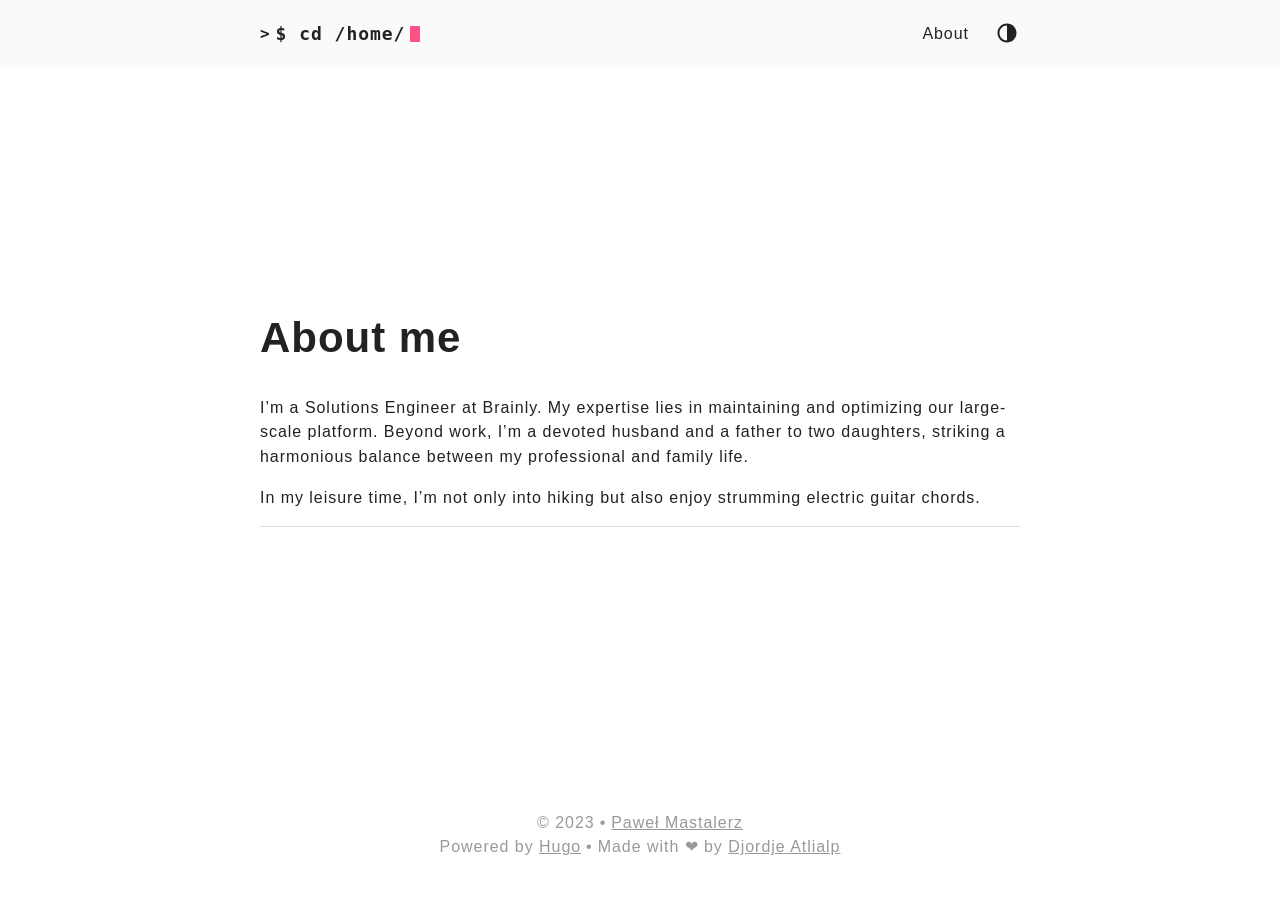
==== about/index.html @ 25dda84e "first commit" ====
<!DOCTYPE html>
<html lang="en">
    <head>
        <meta charset="UTF-8">
<meta http-equiv="X-UA-Compatible" content="ie=edge">
<meta name="viewport" content="width=device-width, initial-scale=1, shrink-to-fit=no">
<meta name="author" content="Paweł Mastalerz ">
<meta name="description" content="Solutions Architect at Brainly" />
<meta name="keywords" content="" />
<meta name="robots" content="noodp" />
<meta name="theme-color" content="" />
<link rel="canonical" href="https://mastalerz.info/about/" />


    <title>
        
            About me :: Paweł Mastalerz 
        
    </title>





<link rel="stylesheet" href="/main.b78c3be9451dc4ca61ca377f3dc2cf2e6345a44c2bae46216a322ef366daa399.css" integrity="sha256-t4w76UUdxMphyjd/PcLPLmNFpEwrrkYhajIu82bao5k=">



    <link rel="apple-touch-icon" sizes="180x180" href="/apple-touch-icon.png">
    <link rel="icon" type="image/png" sizes="32x32" href="/favicon-32x32.png">
    <link rel="icon" type="image/png" sizes="16x16" href="/favicon-16x16.png">
    <link rel="manifest" href="/site.webmanifest">
    <link rel="mask-icon" href="/safari-pinned-tab.svg" color="">
    <link rel="shortcut icon" href="/favicon.ico">
    <meta name="msapplication-TileColor" content="">


<meta itemprop="name" content="About me">
<meta itemprop="description" content="Solutions Architect at Brainly">

<meta itemprop="wordCount" content="54">
<meta itemprop="keywords" content="" />
<meta name="twitter:card" content="summary"/>
<meta name="twitter:title" content="About me"/>
<meta name="twitter:description" content="Solutions Architect at Brainly"/>

















    </head>

    
        <body>
    
    
        <div class="container">
            <header class="header">
    <span class="header__inner">
        <a href="/" style="text-decoration: none;">
    <div class="logo">
        
            <span class="logo__mark">&gt;</span>
            <span class="logo__text ">
                $ cd /home/</span>
            <span class="logo__cursor" style=
                  "
                   
                   ">
            </span>
        
    </div>
</a>


        <span class="header__right">
            
                <nav class="menu">
    <ul class="menu__inner"><li><a href="/about/">About</a></li>
    </ul>
</nav>

                <span class="menu-trigger">
                    <svg xmlns="http://www.w3.org/2000/svg" viewBox="0 0 24 24">
                        <path d="M0 0h24v24H0z" fill="none"/>
                        <path d="M3 18h18v-2H3v2zm0-5h18v-2H3v2zm0-7v2h18V6H3z"/>
                    </svg>
                </span>
            
                <span class="theme-toggle not-selectable"><svg class="theme-toggler" width="24" height="24" viewBox="0 0 48 48" fill="none" xmlns="http://www.w3.org/2000/svg">
   <path d="M22 41C32.4934 41 41 32.4934 41 22C41 11.5066 32.4934 3 22
   3C11.5066 3 3 11.5066 3 22C3 32.4934 11.5066 41 22 41ZM7 22C7
   13.7157 13.7157 7 22 7V37C13.7157 37 7 30.2843 7 22Z"/>
 </svg></span>
        </span>
    </span>
</header>


            <div class="content">
                
    <main class="post">

        <div class="post-info">
            
            </p>
        </div>

        <article>
            <h2 class="post-title"><a href="https://mastalerz.info/about/">About me</a></h2>

            
            
            

            <div class="post-content">
                <p>I&rsquo;m a Solutions Engineer at Brainly. My expertise lies in maintaining and optimizing our large-scale platform. Beyond work, I&rsquo;m a devoted husband and a father to two daughters, striking a harmonious balance between my professional and family life.</p>
<p>In my leisure time, I&rsquo;m not only into hiking but also enjoy strumming electric guitar chords.</p>

            </div>
        </article>

        <hr />

        <div class="post-info">
            
            
  		</div>
    </main>

            </div>

            
                <footer class="footer">
    
    <div class="footer__inner">
        <div class="footer__content">
            <span>&copy; 2023</span>
            <span><a href="https://mastalerz.info/">Paweł Mastalerz</a></span>
            
            
            
        </div>
    </div>
    
    
    <div class="footer__inner">
        <div class="footer__content">
            <span>Powered by <a href="http://gohugo.io">Hugo</a></span><span>Made with &#10084; by <a href="https://github.com/rhazdon">Djordje Atlialp</a></span>
        </div>
    </div>
    
</footer>

            
        </div>

        



<script type="text/javascript" src="/bundle.min.644292943ae47eef02fcd64b11757aeb8caeeaebf473a823b62099edccac808e8d82689359f285e5d95994e5ad5ae3b9c1ccc281eb1828e67d0ba6630f95b832.js" integrity="sha512-ZEKSlDrkfu8C/NZLEXV664yu6uv0c6gjtiCZ7cysgI6NgmiTWfKF5dlZlOWtWuO5wczCgesYKOZ9C6ZjD5W4Mg=="></script>



    </body>
</html>
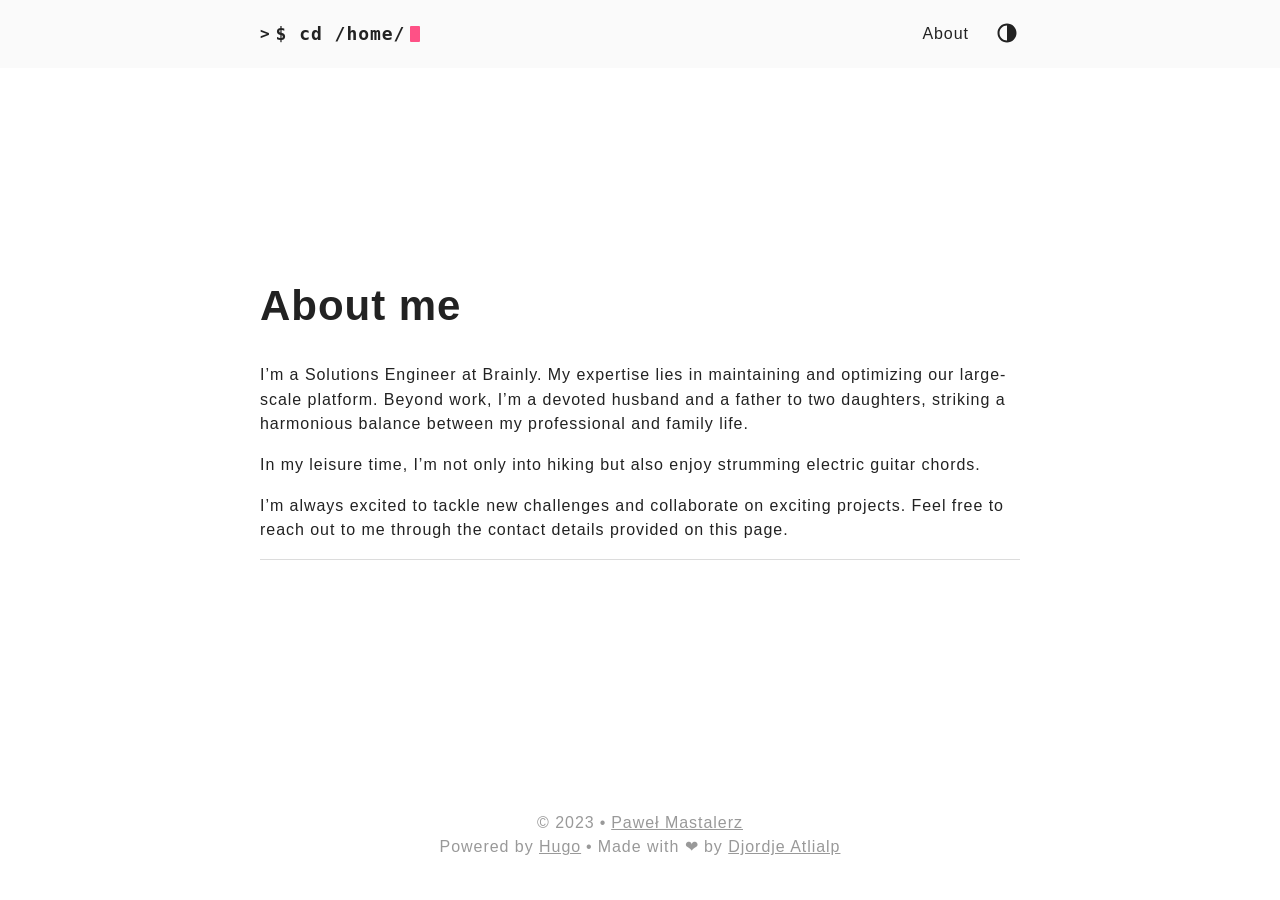
==== commit 5a50a9c8: "Update about.me" ====
--- a/about/index.html
+++ b/about/index.html
@@ -38,7 +38,7 @@
 <meta itemprop="name" content="About me">
 <meta itemprop="description" content="Solutions Architect at Brainly">
 
-<meta itemprop="wordCount" content="54">
+<meta itemprop="wordCount" content="81">
 <meta itemprop="keywords" content="" />
 <meta name="twitter:card" content="summary"/>
 <meta name="twitter:title" content="About me"/>
@@ -128,6 +128,7 @@
             <div class="post-content">
                 <p>I&rsquo;m a Solutions Engineer at Brainly. My expertise lies in maintaining and optimizing our large-scale platform. Beyond work, I&rsquo;m a devoted husband and a father to two daughters, striking a harmonious balance between my professional and family life.</p>
 <p>In my leisure time, I&rsquo;m not only into hiking but also enjoy strumming electric guitar chords.</p>
+<p>I&rsquo;m always excited to tackle new challenges and collaborate on exciting projects. Feel free to reach out to me through the contact details provided on this page.</p>
 
             </div>
         </article>
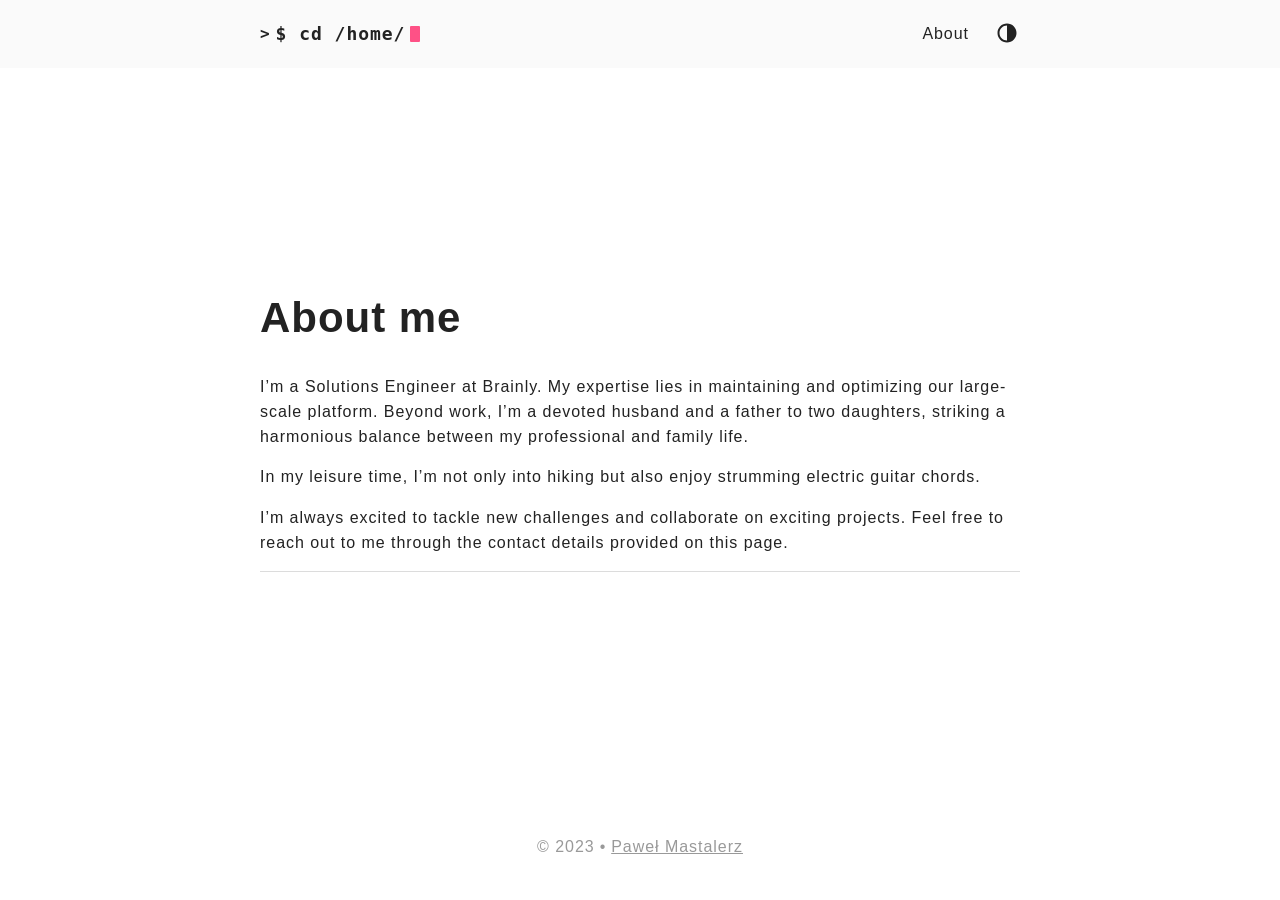
==== commit 7a676cce: "Remove credits" ====
--- a/about/index.html
+++ b/about/index.html
@@ -157,12 +157,6 @@
     </div>
     
     
-    <div class="footer__inner">
-        <div class="footer__content">
-            <span>Powered by <a href="http://gohugo.io">Hugo</a></span><span>Made with &#10084; by <a href="https://github.com/rhazdon">Djordje Atlialp</a></span>
-        </div>
-    </div>
-    
 </footer>
 
             
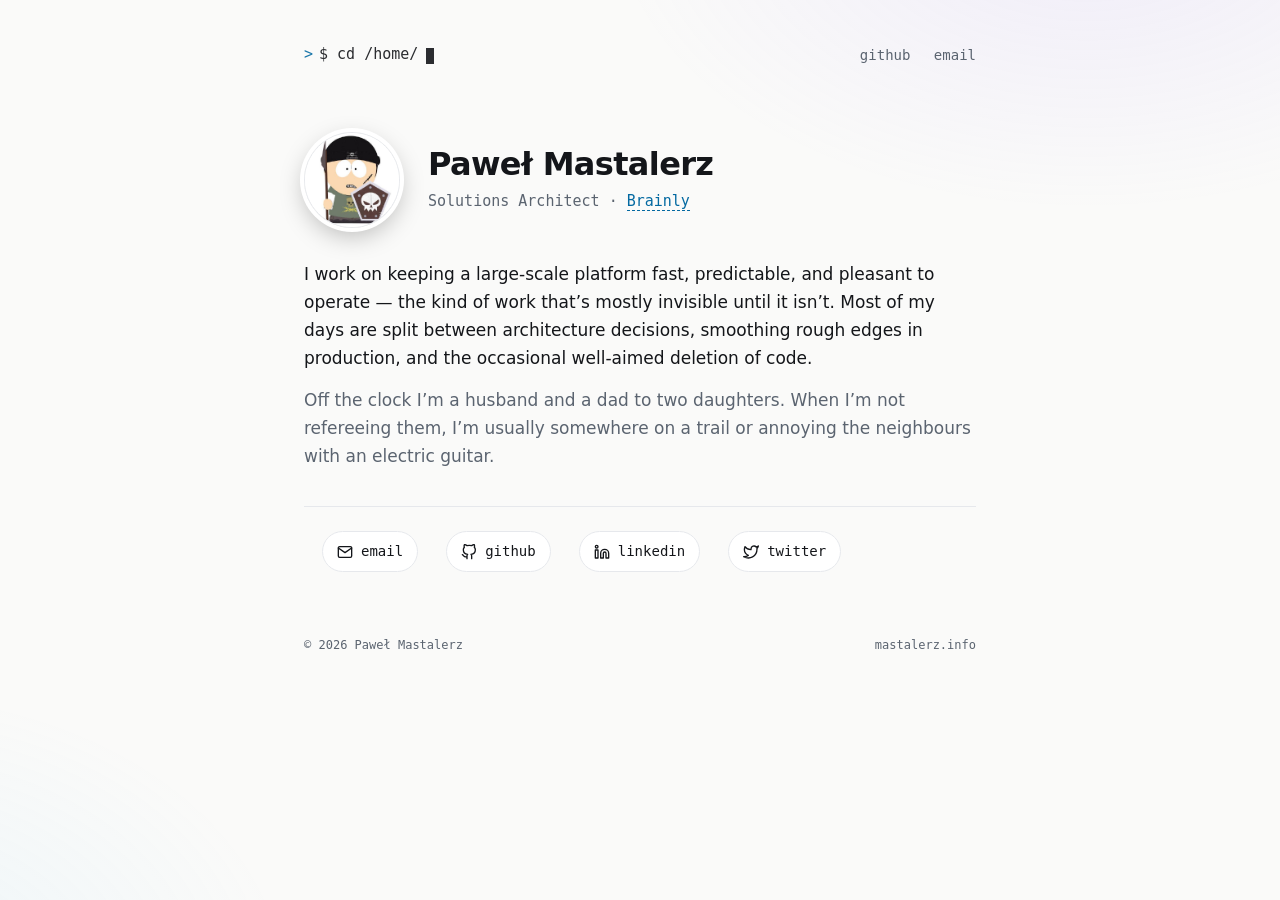
==== commit 1d4c511a: "Add /about redirect to homepage" ====
--- a/about/index.html
+++ b/about/index.html
@@ -1,174 +1,13 @@
-<!DOCTYPE html>
+<!doctype html>
 <html lang="en">
-    <head>
-        <meta charset="UTF-8">
-<meta http-equiv="X-UA-Compatible" content="ie=edge">
-<meta name="viewport" content="width=device-width, initial-scale=1, shrink-to-fit=no">
-<meta name="author" content="Paweł Mastalerz ">
-<meta name="description" content="Solutions Architect at Brainly" />
-<meta name="keywords" content="" />
-<meta name="robots" content="noodp" />
-<meta name="theme-color" content="" />
-<link rel="canonical" href="https://mastalerz.info/about/" />
-
-
-    <title>
-        
-            About me :: Paweł Mastalerz 
-        
-    </title>
-
-
-
-
-
-<link rel="stylesheet" href="/main.b78c3be9451dc4ca61ca377f3dc2cf2e6345a44c2bae46216a322ef366daa399.css" integrity="sha256-t4w76UUdxMphyjd/PcLPLmNFpEwrrkYhajIu82bao5k=">
-
-
-
-    <link rel="apple-touch-icon" sizes="180x180" href="/apple-touch-icon.png">
-    <link rel="icon" type="image/png" sizes="32x32" href="/favicon-32x32.png">
-    <link rel="icon" type="image/png" sizes="16x16" href="/favicon-16x16.png">
-    <link rel="manifest" href="/site.webmanifest">
-    <link rel="mask-icon" href="/safari-pinned-tab.svg" color="">
-    <link rel="shortcut icon" href="/favicon.ico">
-    <meta name="msapplication-TileColor" content="">
-
-
-<meta itemprop="name" content="About me">
-<meta itemprop="description" content="Solutions Architect at Brainly">
-
-<meta itemprop="wordCount" content="81">
-<meta itemprop="keywords" content="" />
-<meta name="twitter:card" content="summary"/>
-<meta name="twitter:title" content="About me"/>
-<meta name="twitter:description" content="Solutions Architect at Brainly"/>
-
-
-
-
-
-
-
-
-
-
-
-
-
-
-
-
-
-    </head>
-
-    
-        <body>
-    
-    
-        <div class="container">
-            <header class="header">
-    <span class="header__inner">
-        <a href="/" style="text-decoration: none;">
-    <div class="logo">
-        
-            <span class="logo__mark">&gt;</span>
-            <span class="logo__text ">
-                $ cd /home/</span>
-            <span class="logo__cursor" style=
-                  "
-                   
-                   ">
-            </span>
-        
-    </div>
-</a>
-
-
-        <span class="header__right">
-            
-                <nav class="menu">
-    <ul class="menu__inner"><li><a href="/about/">About</a></li>
-    </ul>
-</nav>
-
-                <span class="menu-trigger">
-                    <svg xmlns="http://www.w3.org/2000/svg" viewBox="0 0 24 24">
-                        <path d="M0 0h24v24H0z" fill="none"/>
-                        <path d="M3 18h18v-2H3v2zm0-5h18v-2H3v2zm0-7v2h18V6H3z"/>
-                    </svg>
-                </span>
-            
-                <span class="theme-toggle not-selectable"><svg class="theme-toggler" width="24" height="24" viewBox="0 0 48 48" fill="none" xmlns="http://www.w3.org/2000/svg">
-   <path d="M22 41C32.4934 41 41 32.4934 41 22C41 11.5066 32.4934 3 22
-   3C11.5066 3 3 11.5066 3 22C3 32.4934 11.5066 41 22 41ZM7 22C7
-   13.7157 13.7157 7 22 7V37C13.7157 37 7 30.2843 7 22Z"/>
- </svg></span>
-        </span>
-    </span>
-</header>
-
-
-            <div class="content">
-                
-    <main class="post">
-
-        <div class="post-info">
-            
-            </p>
-        </div>
-
-        <article>
-            <h2 class="post-title"><a href="https://mastalerz.info/about/">About me</a></h2>
-
-            
-            
-            
-
-            <div class="post-content">
-                <p>I&rsquo;m a Solutions Engineer at Brainly. My expertise lies in maintaining and optimizing our large-scale platform. Beyond work, I&rsquo;m a devoted husband and a father to two daughters, striking a harmonious balance between my professional and family life.</p>
-<p>In my leisure time, I&rsquo;m not only into hiking but also enjoy strumming electric guitar chords.</p>
-<p>I&rsquo;m always excited to tackle new challenges and collaborate on exciting projects. Feel free to reach out to me through the contact details provided on this page.</p>
-
-            </div>
-        </article>
-
-        <hr />
-
-        <div class="post-info">
-            
-            
-  		</div>
-    </main>
-
-            </div>
-
-            
-                <footer class="footer">
-    
-    <div class="footer__inner">
-        <div class="footer__content">
-            <span>&copy; 2023</span>
-            <span><a href="https://mastalerz.info/">Paweł Mastalerz</a></span>
-            
-            
-            
-        </div>
-    </div>
-    
-    
-</footer>
-
-            
-        </div>
-
-        
-
-
-
-<script type="text/javascript" src="/bundle.min.644292943ae47eef02fcd64b11757aeb8caeeaebf473a823b62099edccac808e8d82689359f285e5d95994e5ad5ae3b9c1ccc281eb1828e67d0ba6630f95b832.js" integrity="sha512-ZEKSlDrkfu8C/NZLEXV664yu6uv0c6gjtiCZ7cysgI6NgmiTWfKF5dlZlOWtWuO5wczCgesYKOZ9C6ZjD5W4Mg=="></script>
-
-
-
-    </body>
+<head>
+    <meta charset="utf-8">
+    <title>Paweł Mastalerz</title>
+    <link rel="canonical" href="https://mastalerz.info/">
+    <meta http-equiv="refresh" content="0; url=/">
+    <script>location.replace('/');</script>
+</head>
+<body>
+    <p>Redirecting to <a href="/">mastalerz.info</a>…</p>
+</body>
 </html>
